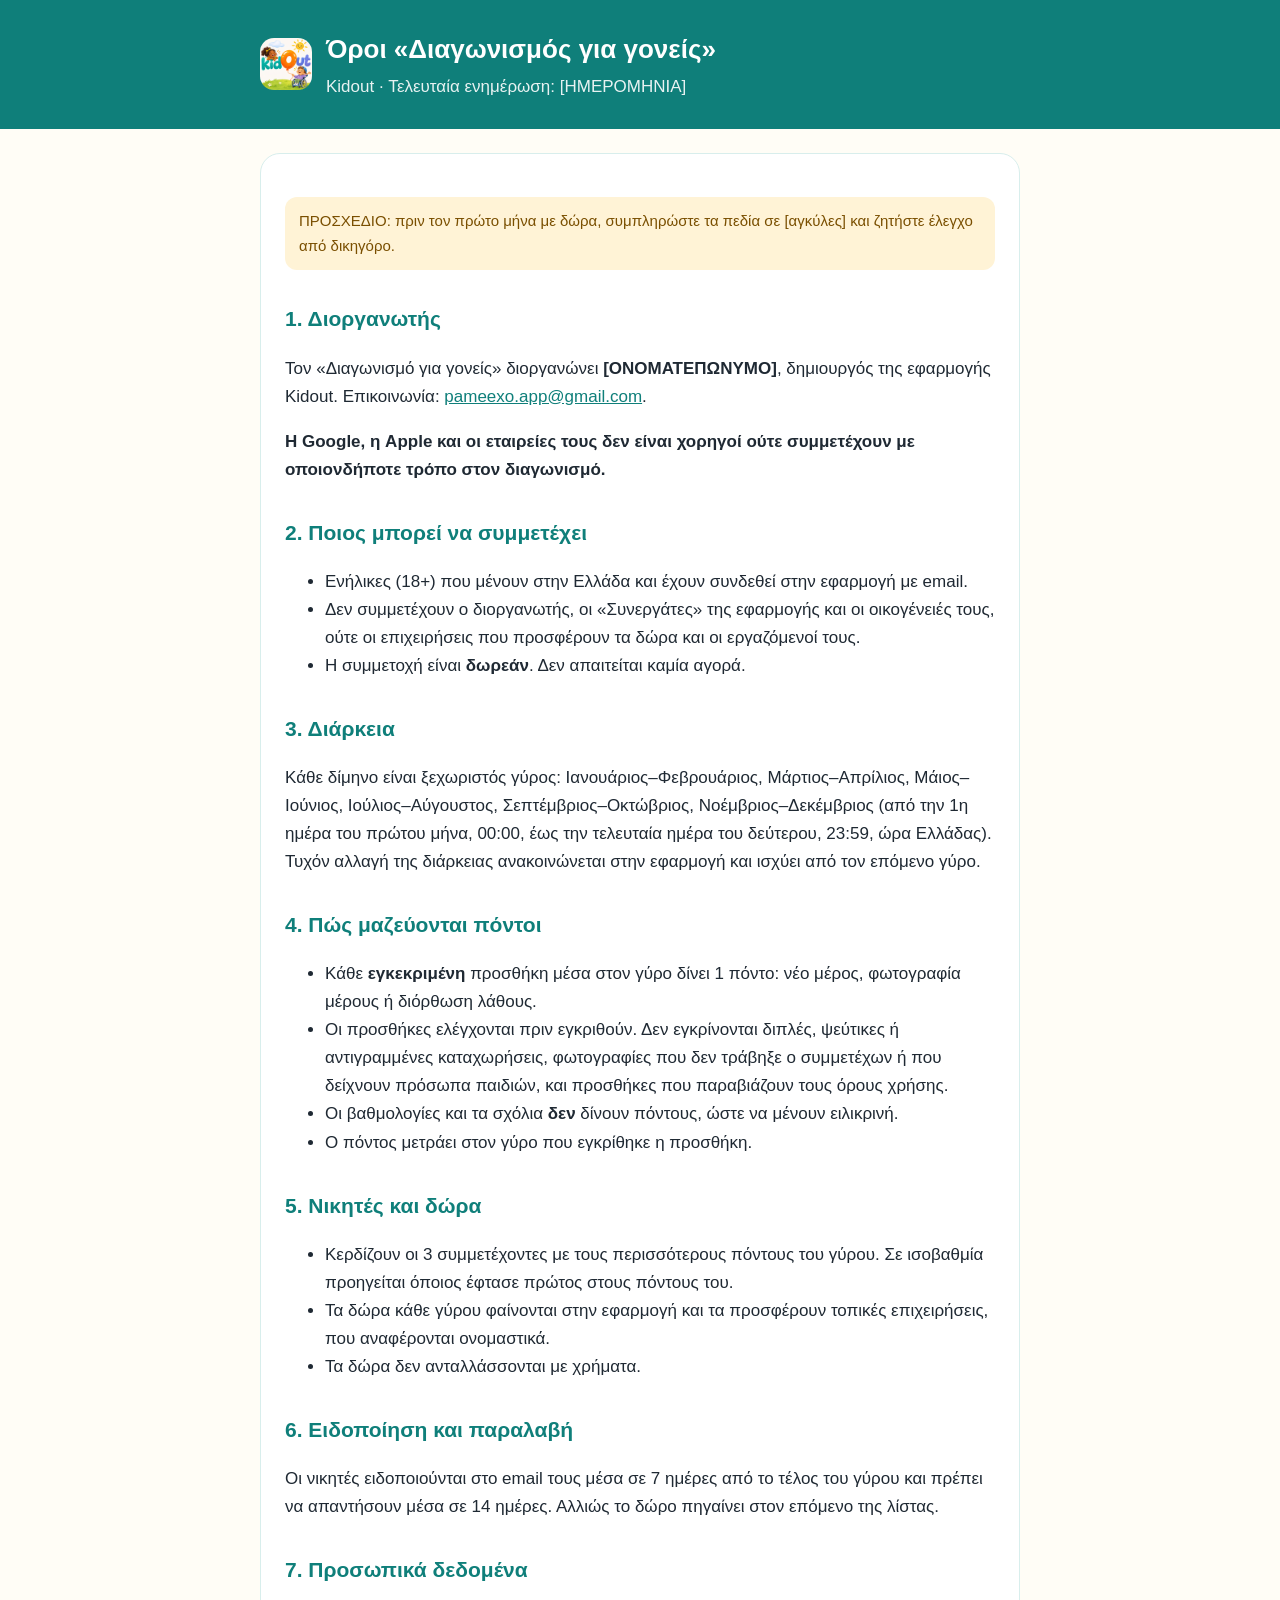
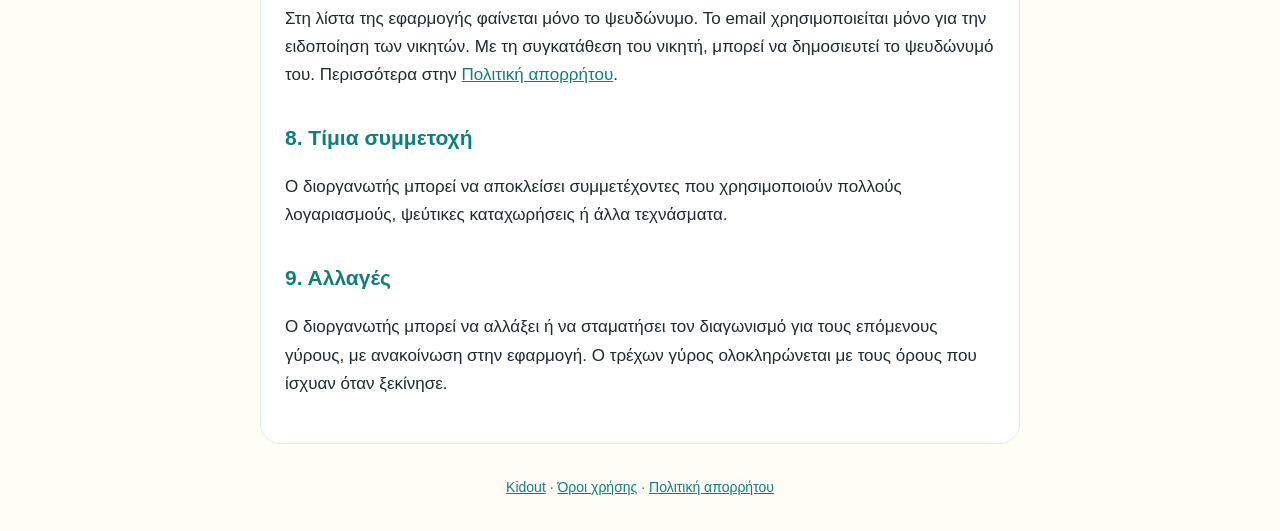
==== rewards-terms.html @ 7550eaf7 "Σελίδες Kidout: όροι, απόρρητο, διαγραφή λογαριασμού, διαγωνισμός" ====
<!doctype html>
<html lang="el">
<head>
<meta charset="utf-8">
<meta name="viewport" content="width=device-width, initial-scale=1">
<title>Όροι «Διαγωνισμός για γονείς» – Kidout</title>
<link rel="icon" href="icon.png">
<link rel="stylesheet" href="style.css">
</head>
<body>
<header>
  <div class="wrap">
    <img src="icon.png" alt="Λογότυπο Kidout">
    <div>
      <h1>Όροι «Διαγωνισμός για γονείς»</h1>
      <p>Kidout · Τελευταία ενημέρωση: [ΗΜΕΡΟΜΗΝΙΑ]</p>
    </div>
  </div>
</header>
<main>
<div class="wrap">
  <p class="note">ΠΡΟΣΧΕΔΙΟ: πριν τον πρώτο μήνα με δώρα, συμπληρώστε τα πεδία σε [αγκύλες] και ζητήστε έλεγχο από δικηγόρο.</p>

  <h2>1. Διοργανωτής</h2>
  <p>Τον «Διαγωνισμό για γονείς» διοργανώνει <strong>[ΟΝΟΜΑΤΕΠΩΝΥΜΟ]</strong>, δημιουργός της εφαρμογής Kidout. Επικοινωνία: <a href="mailto:pameexo.app@gmail.com">pameexo.app@gmail.com</a>.</p>
  <p><strong>Η Google, η Apple και οι εταιρείες τους δεν είναι χορηγοί ούτε συμμετέχουν με οποιονδήποτε τρόπο στον διαγωνισμό.</strong></p>

  <h2>2. Ποιος μπορεί να συμμετέχει</h2>
  <ul>
    <li>Ενήλικες (18+) που μένουν στην Ελλάδα και έχουν συνδεθεί στην εφαρμογή με email.</li>
    <li>Δεν συμμετέχουν ο διοργανωτής, οι «Συνεργάτες» της εφαρμογής και οι οικογένειές τους, ούτε οι επιχειρήσεις που προσφέρουν τα δώρα και οι εργαζόμενοί τους.</li>
    <li>Η συμμετοχή είναι <strong>δωρεάν</strong>. Δεν απαιτείται καμία αγορά.</li>
  </ul>

  <h2>3. Διάρκεια</h2>
  <p>Κάθε δίμηνο είναι ξεχωριστός γύρος: Ιανουάριος–Φεβρουάριος, Μάρτιος–Απρίλιος, Μάιος–Ιούνιος, Ιούλιος–Αύγουστος, Σεπτέμβριος–Οκτώβριος, Νοέμβριος–Δεκέμβριος (από την 1η ημέρα του πρώτου μήνα, 00:00, έως την τελευταία ημέρα του δεύτερου, 23:59, ώρα Ελλάδας). Τυχόν αλλαγή της διάρκειας ανακοινώνεται στην εφαρμογή και ισχύει από τον επόμενο γύρο.</p>

  <h2>4. Πώς μαζεύονται πόντοι</h2>
  <ul>
    <li>Κάθε <strong>εγκεκριμένη</strong> προσθήκη μέσα στον γύρο δίνει 1 πόντο: νέο μέρος, φωτογραφία μέρους ή διόρθωση λάθους.</li>
    <li>Οι προσθήκες ελέγχονται πριν εγκριθούν. Δεν εγκρίνονται διπλές, ψεύτικες ή αντιγραμμένες καταχωρήσεις, φωτογραφίες που δεν τράβηξε ο συμμετέχων ή που δείχνουν πρόσωπα παιδιών, και προσθήκες που παραβιάζουν τους όρους χρήσης.</li>
    <li>Οι βαθμολογίες και τα σχόλια <strong>δεν</strong> δίνουν πόντους, ώστε να μένουν ειλικρινή.</li>
    <li>Ο πόντος μετράει στον γύρο που εγκρίθηκε η προσθήκη.</li>
  </ul>

  <h2>5. Νικητές και δώρα</h2>
  <ul>
    <li>Κερδίζουν οι 3 συμμετέχοντες με τους περισσότερους πόντους του γύρου. Σε ισοβαθμία προηγείται όποιος έφτασε πρώτος στους πόντους του.</li>
    <li>Τα δώρα κάθε γύρου φαίνονται στην εφαρμογή και τα προσφέρουν τοπικές επιχειρήσεις, που αναφέρονται ονομαστικά.</li>
    <li>Τα δώρα δεν ανταλλάσσονται με χρήματα.</li>
  </ul>

  <h2>6. Ειδοποίηση και παραλαβή</h2>
  <p>Οι νικητές ειδοποιούνται στο email τους μέσα σε 7 ημέρες από το τέλος του γύρου και πρέπει να απαντήσουν μέσα σε 14 ημέρες. Αλλιώς το δώρο πηγαίνει στον επόμενο της λίστας.</p>

  <h2>7. Προσωπικά δεδομένα</h2>
  <p>Στη λίστα της εφαρμογής φαίνεται μόνο το ψευδώνυμο. Το email χρησιμοποιείται μόνο για την ειδοποίηση των νικητών. Με τη συγκατάθεση του νικητή, μπορεί να δημοσιευτεί το ψευδώνυμό του. Περισσότερα στην <a href="privacy.html">Πολιτική απορρήτου</a>.</p>

  <h2>8. Τίμια συμμετοχή</h2>
  <p>Ο διοργανωτής μπορεί να αποκλείσει συμμετέχοντες που χρησιμοποιούν πολλούς λογαριασμούς, ψεύτικες καταχωρήσεις ή άλλα τεχνάσματα.</p>

  <h2>9. Αλλαγές</h2>
  <p>Ο διοργανωτής μπορεί να αλλάξει ή να σταματήσει τον διαγωνισμό για τους επόμενους γύρους, με ανακοίνωση στην εφαρμογή. Ο τρέχων γύρος ολοκληρώνεται με τους όρους που ίσχυαν όταν ξεκίνησε.</p>
</div>
</main>
<footer><a href="index.html">Kidout</a> · <a href="terms.html">Όροι χρήσης</a> · <a href="privacy.html">Πολιτική απορρήτου</a></footer>
</body>
</html>
---- style.css ----
:root {
  --sky: #0F7F7A;
  --ink: #1F2933;
  --muted: #52606D;
  --cream: #FFFDF6;
  --line: #D8EEEC;
}
* { box-sizing: border-box; }
body {
  margin: 0;
  background: var(--cream);
  color: var(--ink);
  font-family: -apple-system, "Segoe UI", Roboto, "Noto Sans", sans-serif;
  line-height: 1.65;
  font-size: 17px;
}
header {
  background: var(--sky);
  color: #fff;
  padding: 28px 16px;
}
header .wrap { display: flex; align-items: center; gap: 14px; }
header img { width: 52px; height: 52px; border-radius: 14px; }
header h1 { margin: 0; font-size: 26px; }
header p { margin: 2px 0 0; opacity: .9; }
main .wrap {
  background: #fff;
  border: 1px solid var(--line);
  border-radius: 20px;
  padding: 28px 24px;
  margin: 24px auto;
}
.wrap { max-width: 760px; margin: 0 auto; }
h2 { color: var(--sky); margin-top: 32px; font-size: 21px; }
h3 { margin-top: 24px; font-size: 18px; }
a { color: var(--sky); }
.lang { display: flex; gap: 10px; margin-bottom: 8px; }
.lang a { font-weight: 600; }
.note {
  background: #FFF3D6; color: #7A4F00;
  border-radius: 12px; padding: 12px 14px; font-size: 15px;
}
.cards { display: grid; gap: 14px; }
.card {
  display: block; padding: 18px; border: 1px solid var(--line);
  border-radius: 16px; text-decoration: none; color: var(--ink);
}
.card strong { color: var(--sky); display: block; font-size: 18px; }
footer { text-align: center; color: var(--muted); font-size: 14px; padding: 8px 16px 32px; }
@media (max-width: 520px) { main .wrap { padding: 20px 16px; border-radius: 0; border-left: 0; border-right: 0; } }
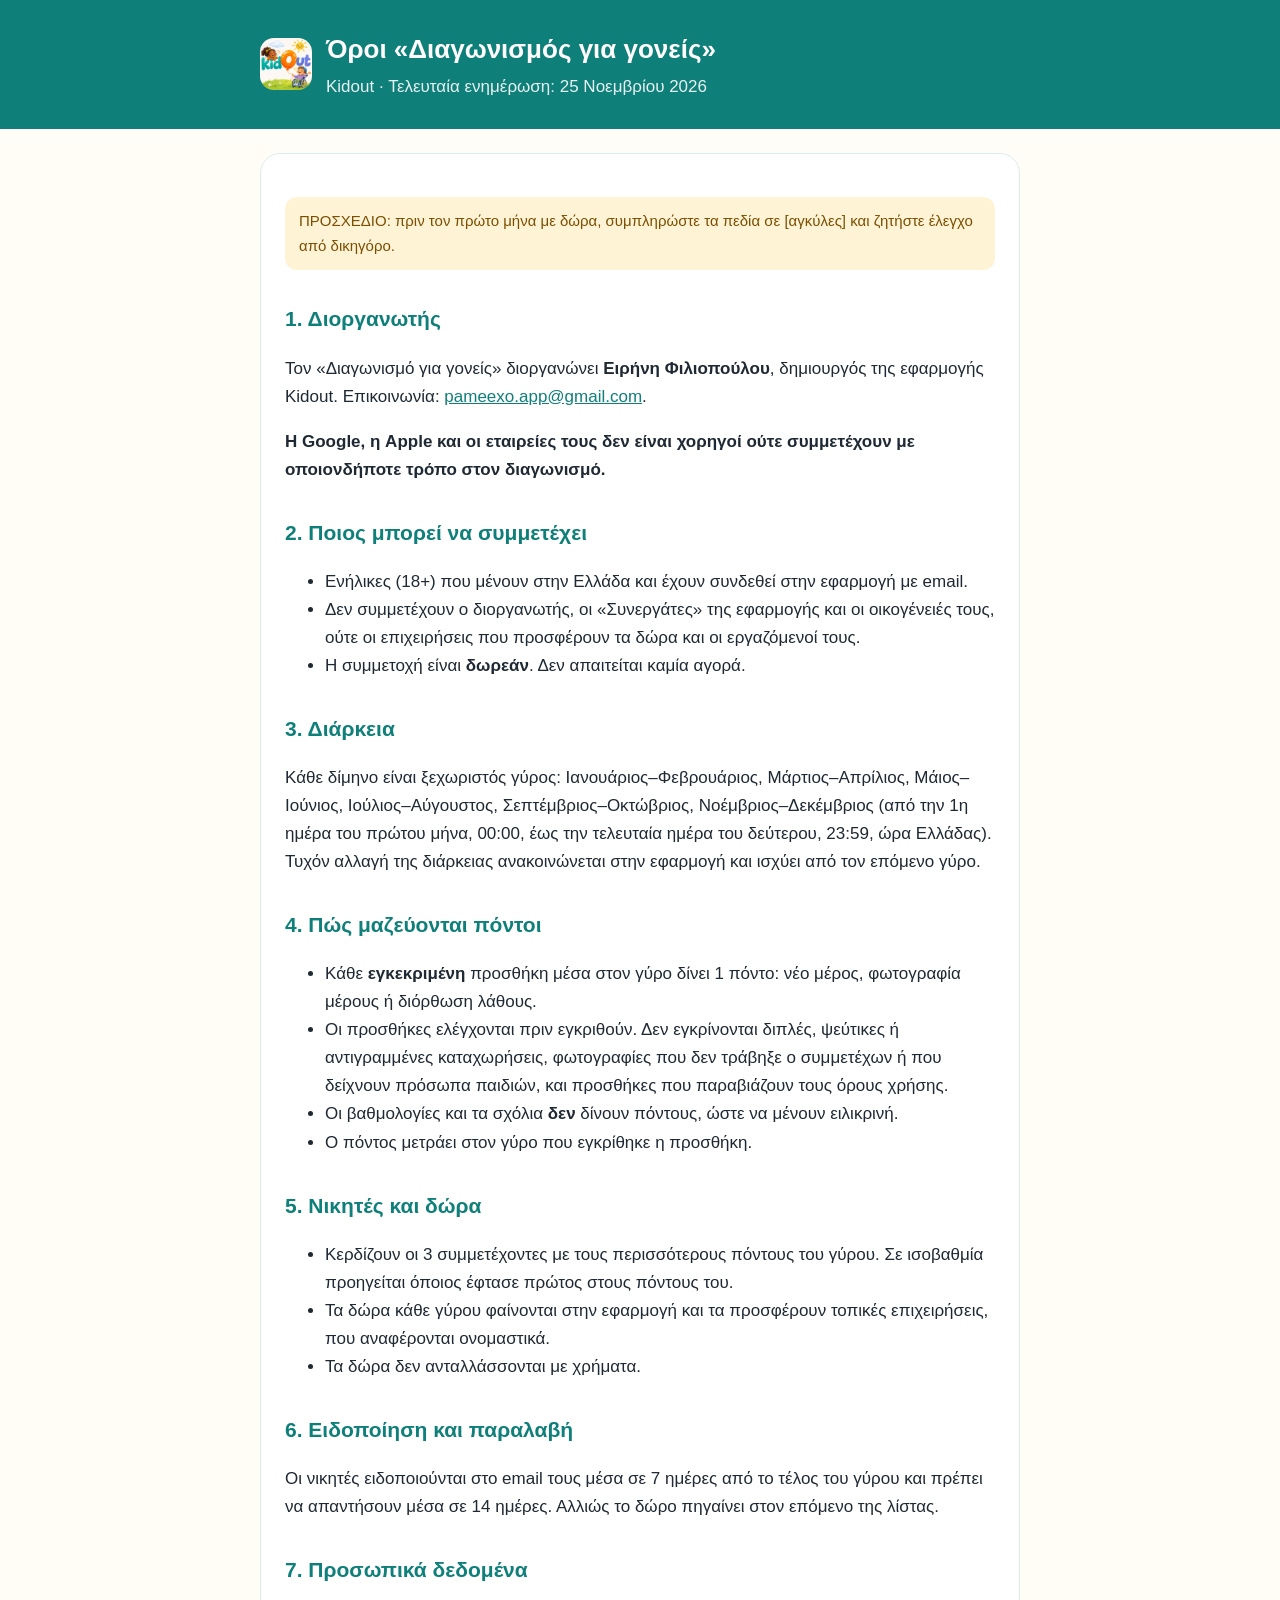
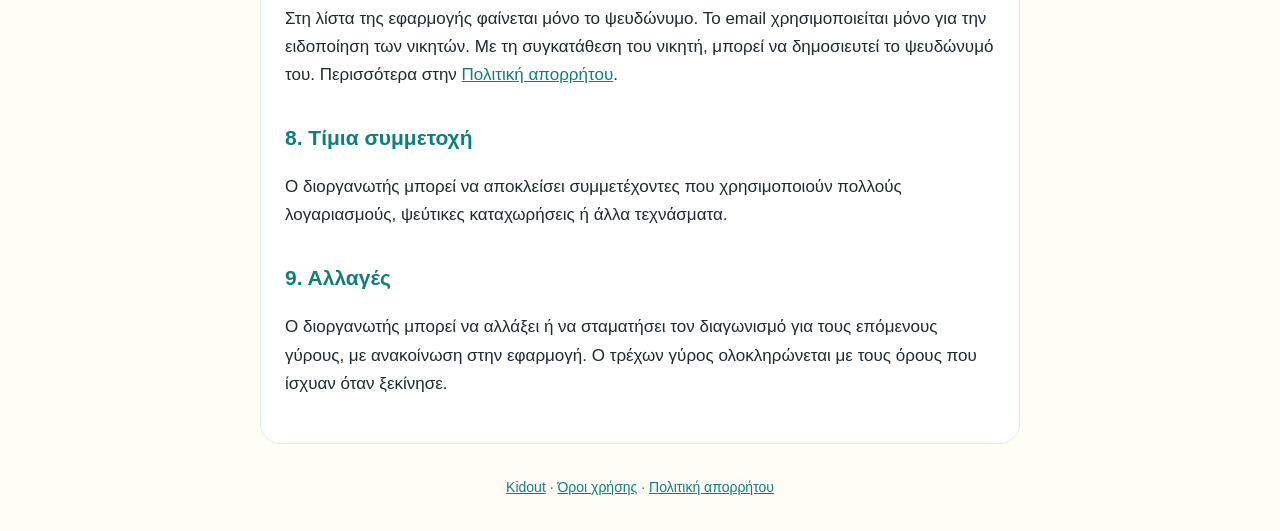
==== commit 50d1a08f: "Όνομα υπεύθυνης και ημερομηνία" ====
--- a/rewards-terms.html
+++ b/rewards-terms.html
@@ -13,7 +13,7 @@
     <img src="icon.png" alt="Λογότυπο Kidout">
     <div>
       <h1>Όροι «Διαγωνισμός για γονείς»</h1>
-      <p>Kidout · Τελευταία ενημέρωση: [ΗΜΕΡΟΜΗΝΙΑ]</p>
+      <p>Kidout · Τελευταία ενημέρωση: 25 Νοεμβρίου 2026</p>
     </div>
   </div>
 </header>
@@ -22,7 +22,7 @@
   <p class="note">ΠΡΟΣΧΕΔΙΟ: πριν τον πρώτο μήνα με δώρα, συμπληρώστε τα πεδία σε [αγκύλες] και ζητήστε έλεγχο από δικηγόρο.</p>
 
   <h2>1. Διοργανωτής</h2>
-  <p>Τον «Διαγωνισμό για γονείς» διοργανώνει <strong>[ΟΝΟΜΑΤΕΠΩΝΥΜΟ]</strong>, δημιουργός της εφαρμογής Kidout. Επικοινωνία: <a href="mailto:pameexo.app@gmail.com">pameexo.app@gmail.com</a>.</p>
+  <p>Τον «Διαγωνισμό για γονείς» διοργανώνει <strong>Ειρήνη Φιλιοπούλου</strong>, δημιουργός της εφαρμογής Kidout. Επικοινωνία: <a href="mailto:pameexo.app@gmail.com">pameexo.app@gmail.com</a>.</p>
   <p><strong>Η Google, η Apple και οι εταιρείες τους δεν είναι χορηγοί ούτε συμμετέχουν με οποιονδήποτε τρόπο στον διαγωνισμό.</strong></p>
 
   <h2>2. Ποιος μπορεί να συμμετέχει</h2>
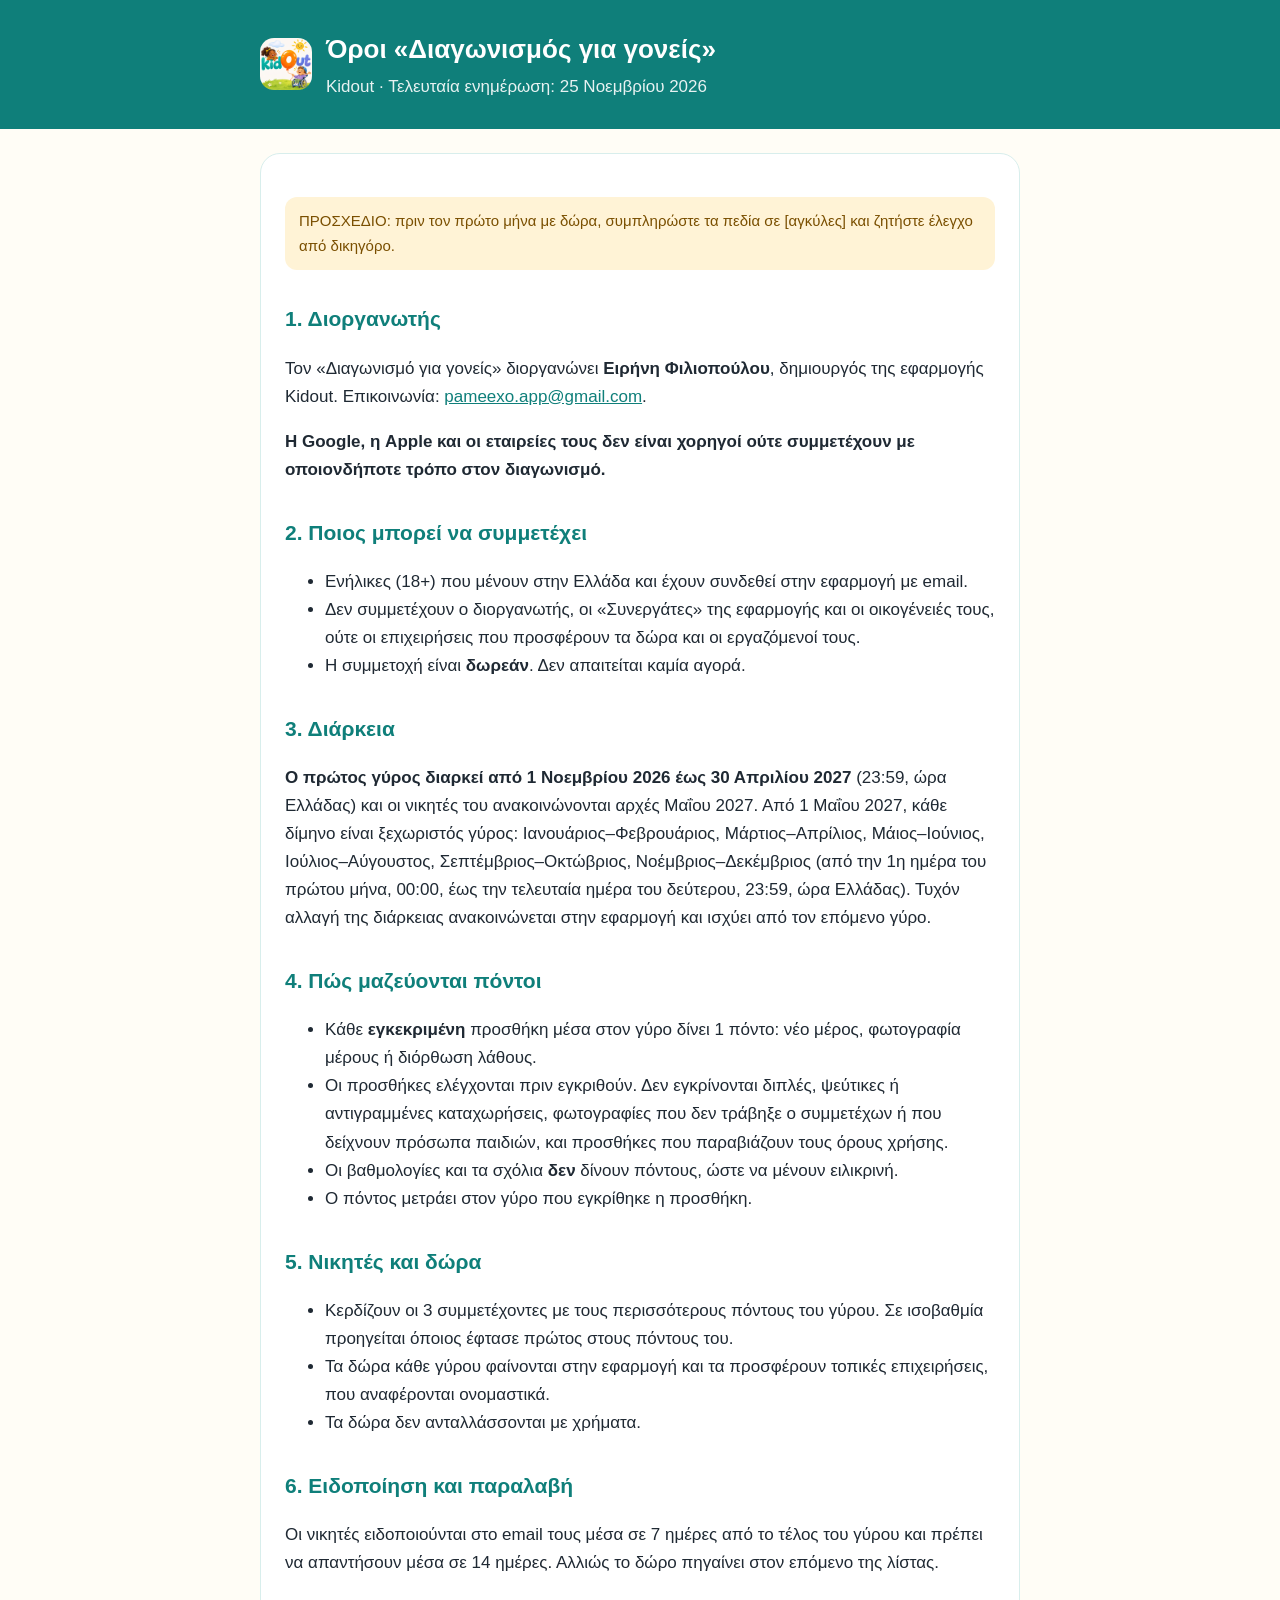
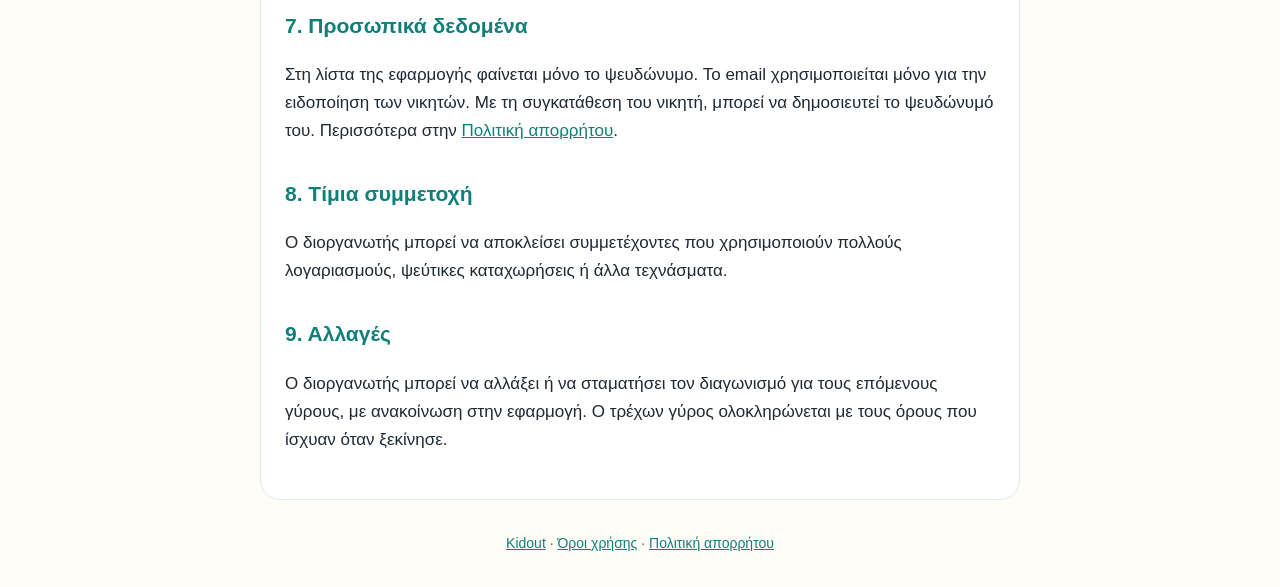
==== commit 7e12ffb2: "Όροι διαγωνισμού: πρώτος γύρος έως 30 Απριλίου 2027" ====
--- a/rewards-terms.html
+++ b/rewards-terms.html
@@ -33,7 +33,7 @@
   </ul>
 
   <h2>3. Διάρκεια</h2>
-  <p>Κάθε δίμηνο είναι ξεχωριστός γύρος: Ιανουάριος–Φεβρουάριος, Μάρτιος–Απρίλιος, Μάιος–Ιούνιος, Ιούλιος–Αύγουστος, Σεπτέμβριος–Οκτώβριος, Νοέμβριος–Δεκέμβριος (από την 1η ημέρα του πρώτου μήνα, 00:00, έως την τελευταία ημέρα του δεύτερου, 23:59, ώρα Ελλάδας). Τυχόν αλλαγή της διάρκειας ανακοινώνεται στην εφαρμογή και ισχύει από τον επόμενο γύρο.</p>
+  <p><strong>Ο πρώτος γύρος διαρκεί από 1 Νοεμβρίου 2026 έως 30 Απριλίου 2027</strong> (23:59, ώρα Ελλάδας) και οι νικητές του ανακοινώνονται αρχές Μαΐου 2027. Από 1 Μαΐου 2027, κάθε δίμηνο είναι ξεχωριστός γύρος: Ιανουάριος–Φεβρουάριος, Μάρτιος–Απρίλιος, Μάιος–Ιούνιος, Ιούλιος–Αύγουστος, Σεπτέμβριος–Οκτώβριος, Νοέμβριος–Δεκέμβριος (από την 1η ημέρα του πρώτου μήνα, 00:00, έως την τελευταία ημέρα του δεύτερου, 23:59, ώρα Ελλάδας). Τυχόν αλλαγή της διάρκειας ανακοινώνεται στην εφαρμογή και ισχύει από τον επόμενο γύρο.</p>
 
   <h2>4. Πώς μαζεύονται πόντοι</h2>
   <ul>
